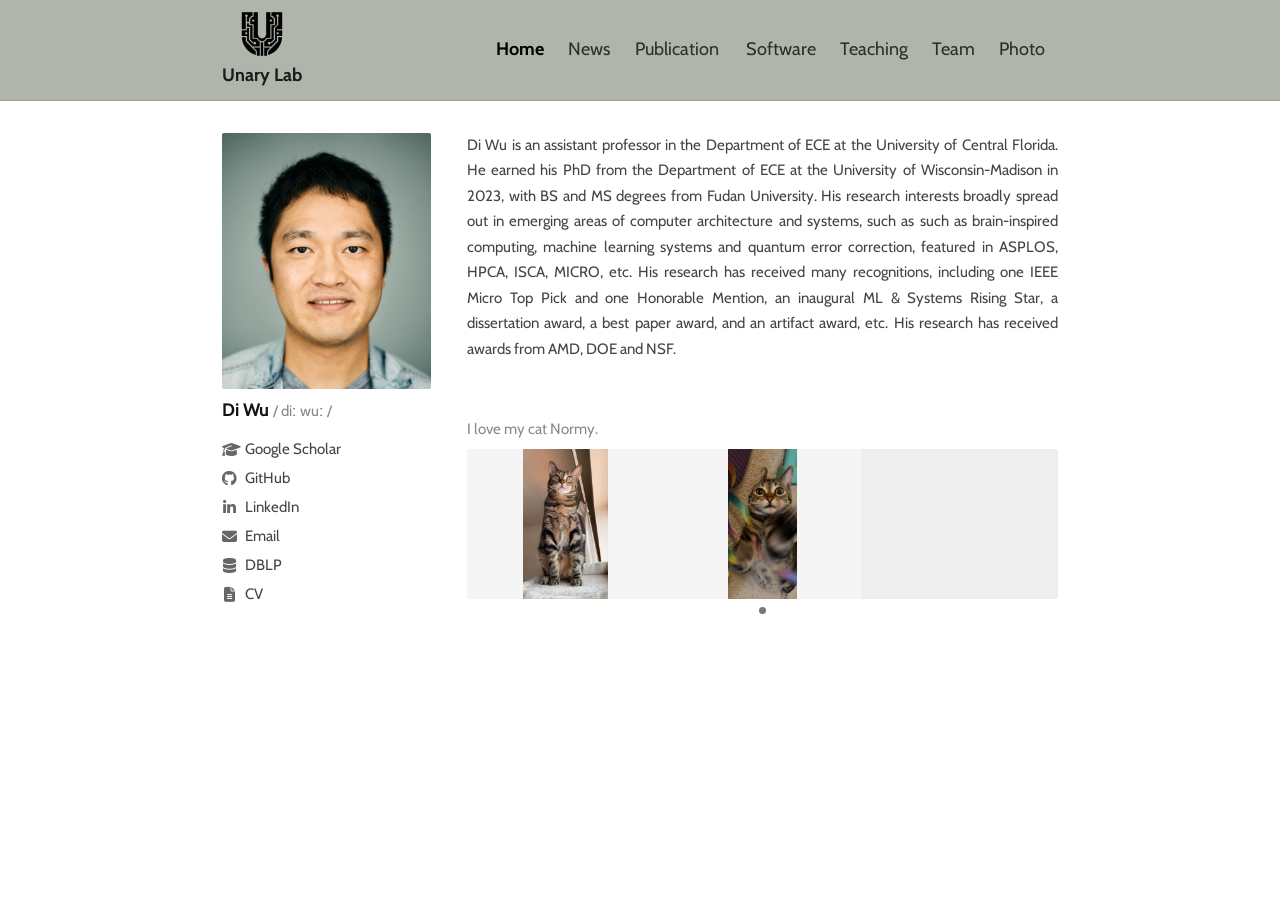
==== index.html @ 7390a8ca "first commit, tested local" ====
<!DOCTYPE html>
<html lang="en">
<head>
  <meta charset="UTF-8">
  <meta name="viewport" content="width=device-width, initial-scale=1.0">
  <title>Unary Lab</title>
  <meta name="description" content="Unary Lab — Di Wu, Assistant Professor at UCF ECE">
  <link rel="icon" href="file/logo/unary-logo-black.svg" type="image/svg+xml">
  <link rel="stylesheet" href="css/style.css?v=1">
  <link rel="stylesheet" href="https://cdnjs.cloudflare.com/ajax/libs/font-awesome/6.5.0/css/all.min.css"
        crossorigin="anonymous" referrerpolicy="no-referrer">
</head>
<body>

<div id="nav-placeholder"></div>

<main>
  <div class="container">

    <section class="profile" id="profile-section">

      <!-- Left column: photo, name/phonetic, social links -->
      <div class="profile-photo">
        <img id="profile-photo" src="file/headshot/Di Wu.jpg" alt="Di Wu">
        <div class="profile-id">
          <h1 id="profile-name">Di Wu</h1>
        </div>
        <div class="social-links" id="social-links"></div>
      </div>

      <!-- Right column: bio, normy -->
      <div class="profile-info">
        <div class="bio" id="profile-bio"></div>

        <!-- Normy carousel — right under bio -->
        <div class="normy-section" id="normy-section" style="display:none">
          <p class="normy-caption" id="normy-caption">I love my cat Normy.</p>
          <div class="normy-carousel" id="normy-carousel">
            <div class="normy-track" id="normy-track"></div>
          </div>
          <div class="normy-dots" id="normy-dots"></div>
        </div>

      </div>
    </section>

  </div>
</main>

<script src="js/utils.js?v=1"></script>
<script>
const VISIBLE = 3;   /* images shown at once */

/* ── Probe pet images sequentially, trying .jpg then .JPG ── */
function probeNormyImages(folder, max) {
  return new Promise(resolve => {
    const found = [];
    let i = 1;
    function tryExt(exts) {
      if (exts.length === 0) { resolve(found); return; }
      const [ext, ...rest] = exts;
      const src = `${folder}/normy${i}.${ext}`;
      const img = new Image();
      img.onload  = () => { found.push(src); i++; tryNext(); };
      img.onerror = () => tryExt(rest);
      img.src = encodeURI(src);
    }
    function tryNext() {
      if (i > max) { resolve(found); return; }
      tryExt(['jpg', 'JPG']);
    }
    tryNext();
  });
}

/* ── Carousel state ── */
let nIdx = 0, nSlides = 0, nTimer = null, nItemWidth = 0;

function goToSlide(i) {
  nIdx = ((i % nSlides) + nSlides) % nSlides;
  document.getElementById('normy-track').style.transform =
    `translateX(-${nIdx * nItemWidth}px)`;
  document.querySelectorAll('.normy-dot')
    .forEach((d, j) => d.classList.toggle('active', j === nIdx));
}

function applyWidths() {
  const carousel = document.getElementById('normy-carousel');
  nItemWidth = carousel.offsetWidth / VISIBLE;
  document.querySelectorAll('#normy-track img').forEach(img => {
    img.style.width  = `${nItemWidth}px`;
    img.style.height = '150px';
  });
  /* reposition without animation on resize */
  const track = document.getElementById('normy-track');
  track.style.transition = 'none';
  track.style.transform  = `translateX(-${nIdx * nItemWidth}px)`;
  requestAnimationFrame(() => { track.style.transition = 'transform 0.5s ease'; });
}

function buildCarousel(images) {
  if (images.length === 0) return;

  /* valid starting positions: last 3 images stay in frame */
  nSlides = Math.max(1, images.length - VISIBLE + 1);

  const track = document.getElementById('normy-track');
  track.innerHTML = images
    .map(src => `<img src="${esc(src)}" alt="Normy" loading="lazy" style="flex-shrink:0;object-fit:contain;cursor:zoom-in;">`)
    .join('');

  /* open lightbox on image click */
  track.querySelectorAll('img').forEach(img => {
    img.addEventListener('click', (e) => {
      e.stopPropagation();
      if (window.openLightbox) window.openLightbox(img.src);
    });
  });

  /* dots — one per slide position */
  const dots = document.getElementById('normy-dots');
  dots.innerHTML = Array.from({ length: nSlides }, (_, i) =>
    `<button class="normy-dot${i === 0 ? ' active' : ''}" aria-label="Slide ${i + 1}"></button>`
  ).join('');
  dots.querySelectorAll('.normy-dot').forEach((btn, i) =>
    btn.addEventListener('click', () => { clearInterval(nTimer); goToSlide(i); startTimer(); })
  );

  document.getElementById('normy-carousel').addEventListener('click', () => {
    clearInterval(nTimer); goToSlide(nIdx + 1); startTimer();
  });

  /* Show section first so offsetWidth is non-zero, then measure after reflow */
  document.getElementById('normy-section').style.display = '';
  requestAnimationFrame(() => requestAnimationFrame(() => {
    applyWidths();
    new ResizeObserver(applyWidths).observe(document.getElementById('normy-carousel'));
    startTimer();
  }));
}

function startTimer() {
  nTimer = setInterval(() => goToSlide(nIdx + 1), 4000);
}

/* ── Page init ── */
document.addEventListener('DOMContentLoaded', async () => {

  /* Profile */
  try {
    const p = await loadJSON('data/profile.json');
    document.title = `Unary Lab — ${p.name}`;
    document.getElementById('profile-name').innerHTML =
      `${esc(p.name)}${p.phonetic ? ` <span class="phonetic">${esc(p.phonetic)}</span>` : ''}`;
    if (p.photo) document.getElementById('profile-photo').src = p.photo;
    document.getElementById('profile-photo').alt = p.name || 'Di Wu';

    const bioHtml = (Array.isArray(p.bio) ? p.bio : [p.bio])
      .filter(Boolean).map(t => `<p>${esc(t)}</p>`).join('');
    document.getElementById('profile-bio').innerHTML = bioHtml;

    if (p.normy_caption)
      document.getElementById('normy-caption').textContent = p.normy_caption;

    const socials = [
      p.scholar  && `<a href="${esc(p.scholar)}"  target="_blank" rel="noopener"><i class="fas fa-graduation-cap"></i><span>Google Scholar</span></a>`,
      p.github   && `<a href="${esc(p.github)}"   target="_blank" rel="noopener"><i class="fab fa-github"></i><span>GitHub</span></a>`,
      p.linkedin && `<a href="${esc(p.linkedin)}" target="_blank" rel="noopener"><i class="fab fa-linkedin-in"></i><span>LinkedIn</span></a>`,
      p.email    && `<a href="mailto:${esc(p.email)}"><i class="fas fa-envelope"></i><span>Email</span></a>`,
      p.dblp     && `<a href="${esc(p.dblp)}"     target="_blank" rel="noopener"><i class="fas fa-database"></i><span>DBLP</span></a>`,
      p.cv       && `<a href="${esc(p.cv)}"        target="_blank" rel="noopener"><i class="fas fa-file-alt"></i><span>CV</span></a>`,
    ].filter(Boolean).join('');
    document.getElementById('social-links').innerHTML = socials;
  } catch (e) { console.warn('profile.json', e); }

  /* Normy — auto-detect images */
  const images = await probeNormyImages('file/pet/normy-Di Wu', 50);
  if (images.length > 0) buildCarousel(images);
});
</script>
</body>
</html>
---- css/style.css ----
/* Google Fonts — Cabin is the closest freely-available match to Gill Sans */
@import url('https://fonts.googleapis.com/css2?family=Cabin:ital,wght@0,400;0,500;0,600;0,700;1,400&display=swap');

/* ============================================================
   Unary Lab — Main Stylesheet
   ============================================================ */

/* Reset */
*, *::before, *::after { box-sizing: border-box; margin: 0; padding: 0; }

/* Base — Gill Sans (macOS/some Windows) → Cabin (Google Font fallback) */
body {
  font-family: "Gill Sans", "Gill Sans MT", "Gill Sans Nova", Cabin, Calibri, sans-serif;
  font-size: 18px;
  line-height: 1.6;
  color: #333;
  background: #fff;
}

a { color: #333; text-decoration: underline; }
a:hover { color: #000; }
img { max-width: 100%; height: auto; display: block; }

/* ── Layout ──────────────────────────────────────────── */
.container { max-width: 900px; margin: 0 auto; padding: 0 32px; }
main { padding: 32px 0 72px; }

/* ── Navigation ──────────────────────────────────────── */
nav {
  background: #B0B5AB;
  border-bottom: 1px solid #9da29a;
}

.nav-inner {
  max-width: 900px;
  margin: 0 auto;
  padding: 0 32px;
  display: flex;
  align-items: center;
  justify-content: space-between;
  min-height: 72px;
}

.site-title {
  font-family: "Gill Sans", "Gill Sans MT", "Gill Sans Nova", Cabin, Calibri, sans-serif;
  font-weight: 700;
  font-size: 18px;
  color: #1a1a1a;
  text-decoration: none;
  display: flex;
  flex-direction: column;
  align-items: center;
  gap: 3px;
  flex-shrink: 0;
  padding: 10px 0;
}
.site-title:hover { color: #000; text-decoration: none; }

.nav-logo { height: 48px; width: auto; display: block; }

.nav-links { display: flex; align-items: center; }

.nav-links a {
  padding: 0 12px;
  font-size: 18px;
  color: #2d2d2d;
  text-decoration: none;
  height: 72px;
  display: flex;
  align-items: center;
  white-space: nowrap;
}
.nav-links a:hover { color: #000; background: rgba(0,0,0,0.08); text-decoration: none; }
.nav-links a.active { font-weight: 700; color: #000; }
.nav-links a span::after {
  content: attr(data-label);
  display: block;
  font-weight: 700;
  height: 0;
  visibility: hidden;
  overflow: hidden;
}

/* ── Section titles ──────────────────────────────────── */


.page-title { font-size: 25px; font-weight: 700; color: #111; margin-bottom: 20px; }

/* ── Home: Profile ───────────────────────────────────── */
.profile {
  display: flex;
  gap: 36px;
  align-items: flex-start;
  margin-bottom: 40px;
}

/* Left column: 1/4 of container width */
.profile-photo {
  flex: 0 0 25%;
}

/* Right column must not expand beyond its flex allocation */
.profile-info {
  flex: 1;
  min-width: 0;
}
.profile-photo img {
  width: 100%;
  border-radius: 2px;
  display: block;
}

/* Name / phonetic block in left column */
.profile-id { margin-top: 10px; }
.profile-id h1 {
  font-size: 18px;
  font-weight: 700;
  color: #111;
  line-height: 1.3;
}
.phonetic { font-weight: 400; font-size: 15px; color: #888; }

/* Social links — vertical list under the photo */
.social-links {
  display: flex;
  flex-direction: column;
  align-items: flex-start;
  gap: 5px;
  margin-top: 15px;
}
.social-links a {
  display: flex;
  align-items: center;
  gap: 8px;
  font-size: 15px;
  color: #555;
  text-decoration: none;
}
.social-links a i {
  width: 15px;
  text-align: center;
  font-size: 15px;
  color: #666;
  flex-shrink: 0;
}
.social-links a span { color: #444; }
.social-links a:hover i,
.social-links a:hover span { color: #111; text-decoration: none; }

.bio p { color: #444; font-size: 15px; line-height: 1.7; margin-bottom: 8px; text-align: justify; }

/* ── Normy carousel ──────────────────────────────────── */
.normy-section { margin-top: 55px; }
.normy-caption { font-size: 15px; color: #888; margin-bottom: 8px; }
.normy-carousel {
  position: relative;
  overflow: hidden;
  border-radius: 3px;
  background: #eee;
  cursor: pointer;
}
.normy-track {
  display: flex;
  transition: transform 0.5s ease;
}
.normy-track img {
  flex-shrink: 0;
  height: 150px;
  object-fit: contain;
  background: #f5f5f5;
  display: block;
}
.normy-dots {
  display: flex;
  justify-content: center;
  gap: 6px;
  margin-top: 8px;
}
.normy-dot {
  width: 7px;
  height: 7px;
  border-radius: 50%;
  background: #ccc;
  cursor: pointer;
  border: none;
  padding: 0;
  transition: background 0.2s;
}
.normy-dot.active { background: #777; }
.normy-dot:hover { background: #555; }

/* ── News ────────────────────────────────────────────── */
.news-list { list-style: none; }
.news-item {
  padding: 5px 0;
  font-size: 15px;
  color: #333;
  line-height: 1.6;
}
.news-date { color: #555; margin-right: 3px; }
.news-item a { color: navy; }
.news-item a:hover { color: #000080; }

/* ── Publication tabs ────────────────────────────────── */
.pub-tab-bar {
  display: flex;
  gap: 0;
  border-bottom: 2px solid #ddd;
  margin-bottom: 20px;
}
.pub-tab {
  background: none;
  border: none;
  border-bottom: 2px solid transparent;
  margin-bottom: -2px;
  padding: 8px 18px;
  font-family: inherit;
  font-size: 25px;
  color: #555;
  cursor: pointer;
}
.pub-tab:hover { color: #111; }
.pub-tab.active { font-weight: 700; color: #111; border-bottom-color: #111; }

/* ── Publications ────────────────────────────────────── */
.pub-list { list-style: none; }

.pub-item {
  display: flex;
  gap: 16px;
  padding: 14px 0;
  border-bottom: 1px solid #eee;
}
.pub-info { flex: 1; min-width: 0; }

.pub-title { font-weight: 700; font-size: 15px; color: #111; margin-bottom: 3px; line-height: 1.45; }
.pub-venue { font-size: 15px; color: #444; margin-bottom: 2px; }
.pub-authors { font-size: 15px; color: #666; margin-bottom: 6px; }

/* bracket-style links: [paper] [code] */
.pub-links { font-size: 15px; margin-bottom: 4px; color: navy; }
.pub-links a { color: navy; text-decoration: none; }
.pub-links a:hover { text-decoration: underline; color: #000033; }

.pub-award { font-size: 15px; color: darkred; margin-top: 2px; }

/* Year grouping header */
.year-header {
  font-size: 15px;
  font-weight: 700;
  color: #333;
  padding-top: 24px;
  padding-bottom: 6px;
  border-bottom: 1px solid #ddd;
  margin-bottom: 0;
}

/* ── Software ────────────────────────────────────────── */
.software-list { list-style: none; }
.software-item {
  display: flex;
  gap: 20px;
  padding: 14px 0;
  border-bottom: 1px solid #eee;
}
.software-thumb { flex-shrink: 0; width: 300px; background: #eee; }
.software-thumb-pdf {
  width: 300px;
  height: 155px;
  border: 1px solid #ddd;
  display: block;
  overflow: hidden;
  pointer-events: none;
  background: #eee;
  color-scheme: light;
}
.software-info { flex: 1; }
.software-name { font-weight: 700; font-size: 15px; color: #111; margin-bottom: 2px; }
.software-venue { font-size: 15px; color: #666; font-style: italic; margin-bottom: 6px; }
.software-desc { font-size: 15px; color: #444; line-height: 1.6; margin-bottom: 6px; }

/* ── Teaching ────────────────────────────────────────── */
.teaching-intro { margin-bottom: 16px; font-size: 15px; }
.teaching-intro a { color: navy; }
.teaching-intro a:hover { color: #000080; }
.teaching-list { list-style: none; }
.teaching-item { padding: 6px 0; border-bottom: 1px solid #f0f0f0; font-size: 15px; }
.teaching-course { font-weight: 600; color: #111; }
.teaching-detail { color: #666; font-size: 15px; }

/* ── Team ────────────────────────────────────────────── */
.team-section { margin-bottom: 36px; }
.team-section-title {
  font-size: 15px;
  font-weight: 700;
  color: #333;
  border-bottom: 1px solid #ddd;
  padding-bottom: 6px;
  margin-bottom: 18px;
}
.team-grid { display: flex; flex-wrap: wrap; gap: 20px; }
.team-card { width: 140px; text-align: center; }
.team-card img {
  width: 100px;
  height: 100px;
  object-fit: cover;
  border-radius: 50%;
  margin: 0 auto 8px;
  border: 1px solid #ddd;
}
.team-card .member-avatar {
  width: 100px;
  height: 100px;
  border-radius: 50%;
  background: #eee;
  margin: 0 auto 8px;
  display: flex;
  align-items: center;
  justify-content: center;
  color: #aaa;
  font-size: 32px;
}
.team-card .member-name { font-size: 15px; font-weight: 600; color: #111; line-height: 1.3; }
.team-card .member-name a { text-decoration: none; color: #111; }
.team-card .member-name a:hover { text-decoration: underline; }
.team-card .member-degree { font-size: 12px; color: #777; margin-top: 2px; }
.team-card .member-info { font-size: 12px; color: #aaa; margin-top: 2px; }
.credit { color: darkred; }

.alumni-list { list-style: none; }
.alumni-item {
  display: flex;
  justify-content: space-between;
  align-items: baseline;
  gap: 12px;
  padding: 6px 0;
  border-bottom: 1px solid #f0f0f0;
  font-size: 15px;
  color: #444;
  line-height: 1.5;
}
.alumni-employment { color: #666; white-space: nowrap; flex-shrink: 0; }
.alumni-name { font-weight: 600; color: #111; }
.alumni-name a { text-decoration: none; color: #111; }
.alumni-name a:hover { text-decoration: underline; }

/* ── Photo ───────────────────────────────────────────── */
.photo-timeline { list-style: none; }
.photo-entry { margin-bottom: 32px; padding-bottom: 32px; border-bottom: 1px solid #eee; }
.photo-entry-date { font-size: 12px; color: #aaa; font-weight: 600; margin-bottom: 3px; }
.photo-entry-caption { font-size: 15px; color: #444; line-height: 1.55; }
.photo-grid { display: flex; gap: 6px; flex-wrap: wrap; margin-top: 10px; }
.photo-grid img {
  width: calc(33.33% - 4px);
  aspect-ratio: 1;
  object-fit: cover;
  cursor: pointer;
  border: 1px solid #eee;
}
.photo-grid img:hover { opacity: 0.88; }

/* Lightbox */
.lightbox {
  display: none; position: fixed; inset: 0;
  background: rgba(0,0,0,0.88); z-index: 1000;
  align-items: center; justify-content: center;
}
.lightbox.open { display: flex; }
.lightbox img { max-width: 90vw; max-height: 90vh; }
.lightbox-pdf { width: 90vw; height: 90vh; border: none; display: none; }
.lightbox-close {
  position: absolute; top: 20px; right: 28px;
  color: #fff; font-size: 36px; cursor: pointer;
  line-height: 1; user-select: none;
}

/* ── Responsive ──────────────────────────────────────── */
@media (max-width: 640px) {
  .container { padding: 0 16px; }
  .profile { flex-direction: column; }
  .profile-photo { flex: none; width: 50%; }
  .social-links { flex-direction: row; flex-wrap: wrap; gap: 12px; }
  .pub-item { flex-direction: column; }
  .software-item { flex-direction: column; }
  .software-thumb { width: 100%; }
  .software-thumb img { width: 100%; height: auto; }
  .photo-grid img { width: calc(50% - 3px); }
  .team-grid { justify-content: center; }
  .nav-links a { padding: 0 8px; font-size: 13px; height: 72px; }
}
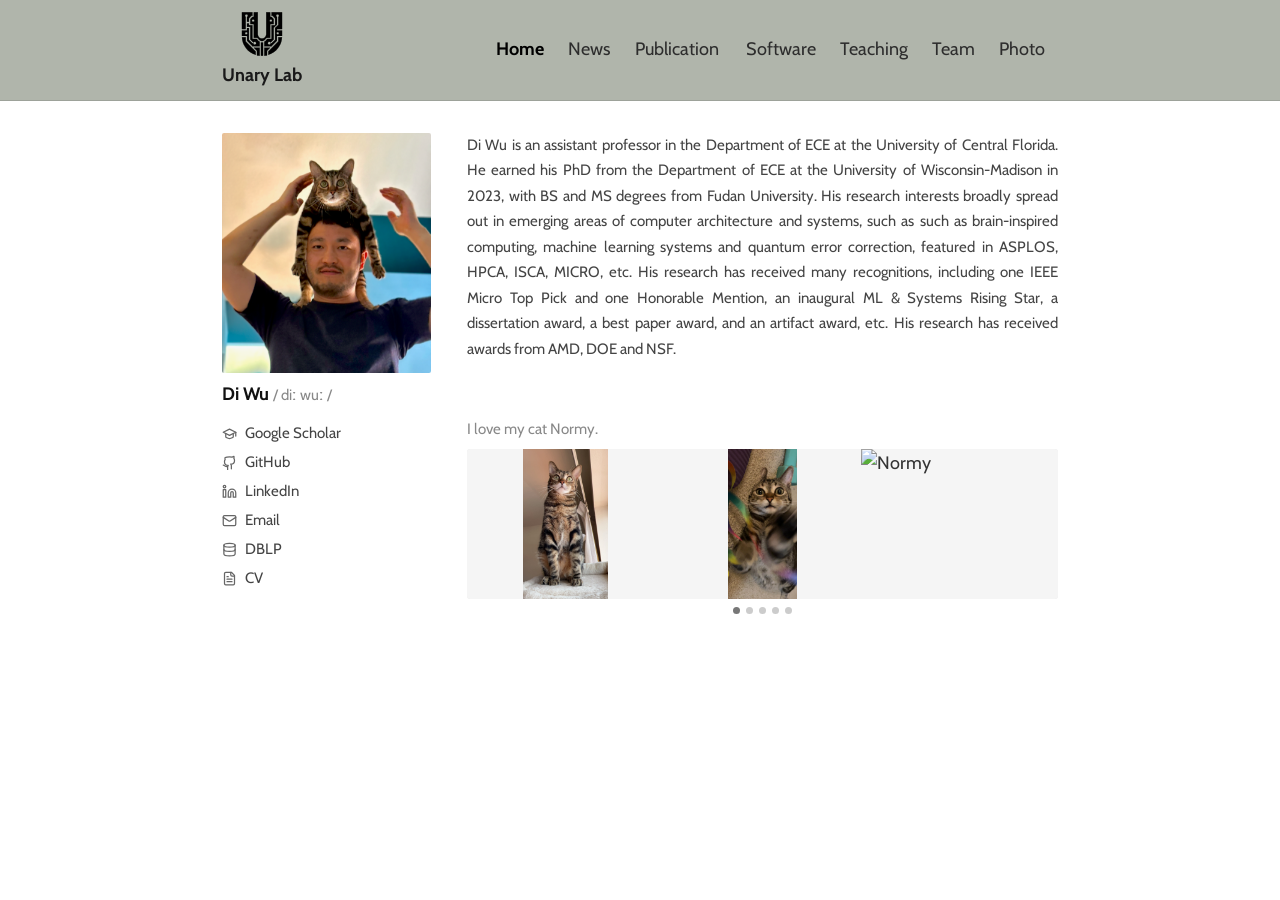
==== commit 23899490: "restructure code" ====
--- a/index.html
+++ b/index.html
@@ -7,8 +7,6 @@
   <meta name="description" content="Unary Lab — Di Wu, Assistant Professor at UCF ECE">
   <link rel="icon" href="file/logo/unary-logo-black.svg" type="image/svg+xml">
   <link rel="stylesheet" href="css/style.css?v=1">
-  <link rel="stylesheet" href="https://cdnjs.cloudflare.com/ajax/libs/font-awesome/6.5.0/css/all.min.css"
-        crossorigin="anonymous" referrerpolicy="no-referrer">
 </head>
 <body>
 
@@ -19,20 +17,17 @@
 
     <section class="profile" id="profile-section">
 
-      <!-- Left column: photo, name/phonetic, social links -->
       <div class="profile-photo">
-        <img id="profile-photo" src="file/headshot/Di Wu.jpg" alt="Di Wu">
+        <img id="profile-photo" src="file/headshot/Di Wu.png" alt="Di Wu">
         <div class="profile-id">
           <h1 id="profile-name">Di Wu</h1>
         </div>
         <div class="social-links" id="social-links"></div>
       </div>
 
-      <!-- Right column: bio, normy -->
       <div class="profile-info">
         <div class="bio" id="profile-bio"></div>
 
-        <!-- Normy carousel — right under bio -->
         <div class="normy-section" id="normy-section" style="display:none">
           <p class="normy-caption" id="normy-caption">I love my cat Normy.</p>
           <div class="normy-carousel" id="normy-carousel">
@@ -51,29 +46,34 @@
 <script>
 const VISIBLE = 3;   /* images shown at once */
 
-/* ── Probe pet images sequentially, trying .jpg then .JPG ── */
-function probeNormyImages(folder, max) {
-  return new Promise(resolve => {
-    const found = [];
-    let i = 1;
-    function tryExt(exts) {
-      if (exts.length === 0) { resolve(found); return; }
-      const [ext, ...rest] = exts;
-      const src = `${folder}/normy${i}.${ext}`;
-      const img = new Image();
-      img.onload  = () => { found.push(src); i++; tryNext(); };
-      img.onerror = () => tryExt(rest);
-      img.src = encodeURI(src);
-    }
-    function tryNext() {
-      if (i > max) { resolve(found); return; }
-      tryExt(['jpg', 'JPG']);
-    }
-    tryNext();
-  });
+/* Pull the owner's pet photos from the generated pet manifest (the same
+   images shown on the Photo page), instead of probing for normy1.jpg, … */
+async function loadNormyImages(ownerName) {
+  try {
+    const manifest = await loadFileManifest();
+    const pets = manifest.pet || [];
+    const entry = pets.find(p => (p.folder.split('---')[1] || '').trim() === ownerName)
+               || pets.find(p => p.folder.toLowerCase().startsWith('normy---'));
+    if (!entry) return [];
+    return entry.files.map(f => `file/pet/${entry.folder}/${f}`);
+  } catch { return []; }
 }
 
-/* ── Carousel state ── */
+/* Find the profile photo by searching file/headshot/<name>.<ext> in the
+   manifest (case-insensitive, any supported extension). Falls back to the
+   explicit `photo` field for a non-headshot path or external URL. */
+async function resolveProfilePhoto(p) {
+  const base = (p.name || '').trim();
+  if (base) {
+    const manifest = await loadFileManifest();
+    for (const ext of ['jpg', 'jpeg', 'png', 'webp', 'heic']) {
+      const hit = resolveFile(manifest, 'headshot', `${base}.${ext}`);
+      if (hit) return hit;
+    }
+  }
+  return p.photo || null;
+}
+
 let nIdx = 0, nSlides = 0, nTimer = null, nItemWidth = 0;
 
 function goToSlide(i) {
@@ -106,7 +106,7 @@
 
   const track = document.getElementById('normy-track');
   track.innerHTML = images
-    .map(src => `<img src="${esc(src)}" alt="Normy" loading="lazy" style="flex-shrink:0;object-fit:contain;cursor:zoom-in;">`)
+    .map(src => `<img src="${encodeURI(src)}" alt="Normy" loading="lazy" style="flex-shrink:0;object-fit:contain;cursor:zoom-in;">`)
     .join('');
 
   /* open lightbox on image click */
@@ -143,17 +143,18 @@
   nTimer = setInterval(() => goToSlide(nIdx + 1), 4000);
 }
 
-/* ── Page init ── */
 document.addEventListener('DOMContentLoaded', async () => {
-
-  /* Profile */
+  let ownerName = 'Di Wu';
   try {
     const p = await loadJSON('data/profile.json');
+    ownerName = p.name || ownerName;
     document.title = `Unary Lab — ${p.name}`;
     document.getElementById('profile-name').innerHTML =
       `${esc(p.name)}${p.phonetic ? ` <span class="phonetic">${esc(p.phonetic)}</span>` : ''}`;
-    if (p.photo) document.getElementById('profile-photo').src = p.photo;
-    document.getElementById('profile-photo').alt = p.name || 'Di Wu';
+    const photoEl = document.getElementById('profile-photo');
+    photoEl.alt = p.name || 'Di Wu';
+    const photoSrc = await resolveProfilePhoto(p);
+    if (photoSrc) photoEl.src = photoSrc;
 
     const bioHtml = (Array.isArray(p.bio) ? p.bio : [p.bio])
       .filter(Boolean).map(t => `<p>${esc(t)}</p>`).join('');
@@ -163,18 +164,17 @@
       document.getElementById('normy-caption').textContent = p.normy_caption;
 
     const socials = [
-      p.scholar  && `<a href="${esc(p.scholar)}"  target="_blank" rel="noopener"><i class="fas fa-graduation-cap"></i><span>Google Scholar</span></a>`,
-      p.github   && `<a href="${esc(p.github)}"   target="_blank" rel="noopener"><i class="fab fa-github"></i><span>GitHub</span></a>`,
-      p.linkedin && `<a href="${esc(p.linkedin)}" target="_blank" rel="noopener"><i class="fab fa-linkedin-in"></i><span>LinkedIn</span></a>`,
-      p.email    && `<a href="mailto:${esc(p.email)}"><i class="fas fa-envelope"></i><span>Email</span></a>`,
-      p.dblp     && `<a href="${esc(p.dblp)}"     target="_blank" rel="noopener"><i class="fas fa-database"></i><span>DBLP</span></a>`,
-      p.cv       && `<a href="${esc(p.cv)}"        target="_blank" rel="noopener"><i class="fas fa-file-alt"></i><span>CV</span></a>`,
+      p.scholar  && `<a href="${esc(p.scholar)}"  target="_blank" rel="noopener">${icon('scholar')}<span>Google Scholar</span></a>`,
+      p.github   && `<a href="${esc(p.github)}"   target="_blank" rel="noopener">${icon('github')}<span>GitHub</span></a>`,
+      p.linkedin && `<a href="${esc(p.linkedin)}" target="_blank" rel="noopener">${icon('linkedin')}<span>LinkedIn</span></a>`,
+      p.email    && `<a href="mailto:${esc(p.email)}">${icon('email')}<span>Email</span></a>`,
+      p.dblp     && `<a href="${esc(p.dblp)}"     target="_blank" rel="noopener">${icon('dblp')}<span>DBLP</span></a>`,
+      p.cv       && `<a href="${esc(p.cv)}"        target="_blank" rel="noopener">${icon('cv')}<span>CV</span></a>`,
     ].filter(Boolean).join('');
     document.getElementById('social-links').innerHTML = socials;
   } catch (e) { console.warn('profile.json', e); }
 
-  /* Normy — auto-detect images */
-  const images = await probeNormyImages('file/pet/normy-Di Wu', 50);
+  const images = await loadNormyImages(ownerName);
   if (images.length > 0) buildCarousel(images);
 });
 </script>
--- a/css/style.css
+++ b/css/style.css
@@ -21,6 +21,12 @@
 a:hover { color: #000; }
 img { max-width: 100%; height: auto; display: block; }
 
+/* Inline SVG icons (see icon() in utils.js) */
+.icon { width: 16px; height: 16px; display: inline-block; vertical-align: middle; flex-shrink: 0; }
+
+/* Loading / empty / error status text */
+.placeholder-msg { color: #9ca3af; font-size: 14px; padding: 10px 0; }
+
 /* ── Layout ──────────────────────────────────────────── */
 .container { max-width: 900px; margin: 0 auto; padding: 0 32px; }
 main { padding: 32px 0 72px; }
@@ -29,6 +35,7 @@
 nav {
   background: #B0B5AB;
   border-bottom: 1px solid #9da29a;
+  position: relative;
 }
 
 .nav-inner {
@@ -58,27 +65,45 @@
 
 .nav-logo { height: 48px; width: auto; display: block; }
 
-.nav-links { display: flex; align-items: center; }
-
+.nav-links {
+  display: none;
+  position: absolute;
+  top: 100%;
+  right: 0;
+  width: max-content;
+  background: #B0B5AB;
+  border-top: 1px solid #9da29a;
+  flex-direction: column;
+  z-index: 999;
+  box-shadow: 0 4px 8px rgba(0,0,0,0.15);
+}
+.nav-links.open { display: flex; }
 .nav-links a {
-  padding: 0 12px;
-  font-size: 18px;
+  padding: 14px 24px;
+  font-size: 16px;
   color: #2d2d2d;
   text-decoration: none;
-  height: 72px;
   display: flex;
   align-items: center;
+  justify-content: flex-end;
   white-space: nowrap;
-}
+  width: 100%;
+  border-bottom: 1px solid rgba(0,0,0,0.08);
+}
+.nav-links a span::after { display: none; }
 .nav-links a:hover { color: #000; background: rgba(0,0,0,0.08); text-decoration: none; }
 .nav-links a.active { font-weight: 700; color: #000; }
-.nav-links a span::after {
-  content: attr(data-label);
-  display: block;
-  font-weight: 700;
-  height: 0;
-  visibility: hidden;
-  overflow: hidden;
+
+.nav-toggle {
+  background: none;
+  border: none;
+  font-size: 24px;
+  cursor: pointer;
+  color: #2d2d2d;
+  padding: 8px;
+  line-height: 1;
+  touch-action: manipulation;
+  -webkit-tap-highlight-color: transparent;
 }
 
 /* ── Section titles ──────────────────────────────────── */
@@ -136,15 +161,9 @@
   color: #555;
   text-decoration: none;
 }
-.social-links a i {
-  width: 15px;
-  text-align: center;
-  font-size: 15px;
-  color: #666;
-  flex-shrink: 0;
-}
+.social-links a .icon { width: 15px; height: 15px; color: #666; }
 .social-links a span { color: #444; }
-.social-links a:hover i,
+.social-links a:hover .icon,
 .social-links a:hover span { color: #111; text-decoration: none; }
 
 .bio p { color: #444; font-size: 15px; line-height: 1.7; margin-bottom: 8px; text-align: justify; }
@@ -226,8 +245,6 @@
 .pub-list { list-style: none; }
 
 .pub-item {
-  display: flex;
-  gap: 16px;
   padding: 14px 0;
   border-bottom: 1px solid #eee;
 }
@@ -318,8 +335,8 @@
   align-items: center;
   justify-content: center;
   color: #aaa;
-  font-size: 32px;
-}
+}
+.team-card .member-avatar .icon { width: 40px; height: 40px; }
 .team-card .member-name { font-size: 15px; font-weight: 600; color: #111; line-height: 1.3; }
 .team-card .member-name a { text-decoration: none; color: #111; }
 .team-card .member-name a:hover { text-decoration: underline; }
@@ -375,7 +392,7 @@
 }
 
 /* ── Responsive ──────────────────────────────────────── */
-@media (max-width: 640px) {
+@media (max-width: 768px) {
   .container { padding: 0 16px; }
   .profile { flex-direction: column; }
   .profile-photo { flex: none; width: 50%; }
@@ -386,5 +403,34 @@
   .software-thumb img { width: 100%; height: auto; }
   .photo-grid img { width: calc(50% - 3px); }
   .team-grid { justify-content: center; }
-  .nav-links a { padding: 0 8px; font-size: 13px; height: 72px; }
-}
+
+}
+
+@media (min-width: 769px) {
+  .nav-toggle { display: none; }
+  .nav-links {
+    display: flex !important;
+    position: static;
+    flex-direction: row;
+    align-items: center;
+    background: none;
+    border: none;
+    box-shadow: none;
+    z-index: auto;
+  }
+  .nav-links a {
+    height: 72px;
+    padding: 0 12px;
+    font-size: 18px;
+    width: auto;
+    border-bottom: none;
+  }
+  .nav-links a span::after {
+    content: attr(data-label);
+    display: block;
+    font-weight: 700;
+    height: 0;
+    visibility: hidden;
+    overflow: hidden;
+  }
+}
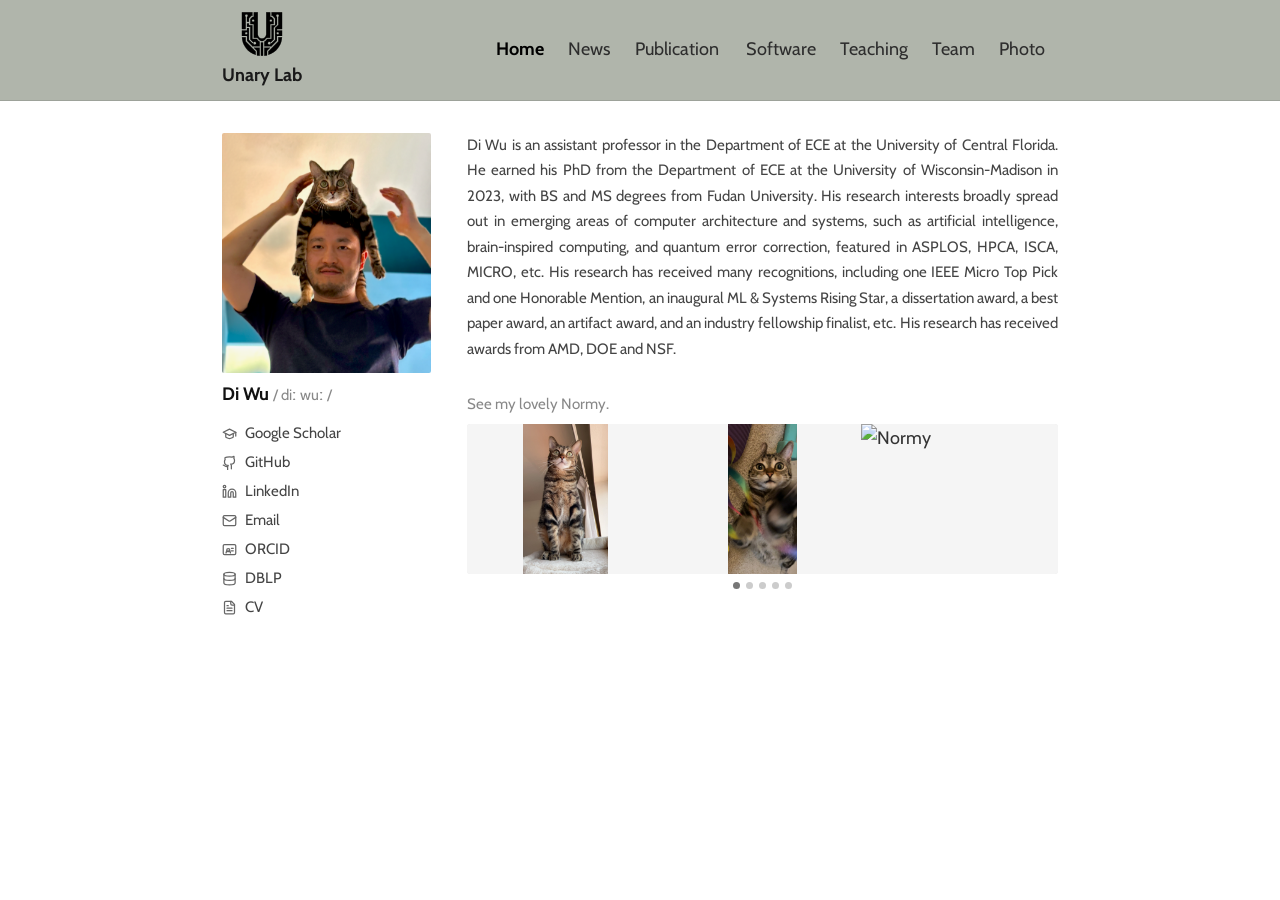
==== commit 22936020: "add ORCID link to homepage Co-Authored-By: Claude Fable 5.1 <noreply@anthropic.com>" ====
--- a/index.html
+++ b/index.html
@@ -60,18 +60,11 @@
 }
 
 /* Find the profile photo by searching file/headshot/<name>.<ext> in the
-   manifest (case-insensitive, any supported extension). Falls back to the
-   explicit `photo` field for a non-headshot path or external URL. */
+   manifest. Falls back to the explicit `photo` field for a non-headshot
+   path or external URL. */
 async function resolveProfilePhoto(p) {
-  const base = (p.name || '').trim();
-  if (base) {
-    const manifest = await loadFileManifest();
-    for (const ext of ['jpg', 'jpeg', 'png', 'webp', 'heic']) {
-      const hit = resolveFile(manifest, 'headshot', `${base}.${ext}`);
-      if (hit) return hit;
-    }
-  }
-  return p.photo || null;
+  const manifest = await loadFileManifest();
+  return resolveHeadshot(p.name, manifest) || p.photo || null;
 }
 
 let nIdx = 0, nSlides = 0, nTimer = null, nItemWidth = 0;
@@ -168,6 +161,7 @@
       p.github   && `<a href="${esc(p.github)}"   target="_blank" rel="noopener">${icon('github')}<span>GitHub</span></a>`,
       p.linkedin && `<a href="${esc(p.linkedin)}" target="_blank" rel="noopener">${icon('linkedin')}<span>LinkedIn</span></a>`,
       p.email    && `<a href="mailto:${esc(p.email)}">${icon('email')}<span>Email</span></a>`,
+      p.orcid    && `<a href="${esc(p.orcid)}"    target="_blank" rel="noopener">${icon('orcid')}<span>ORCID</span></a>`,
       p.dblp     && `<a href="${esc(p.dblp)}"     target="_blank" rel="noopener">${icon('dblp')}<span>DBLP</span></a>`,
       p.cv       && `<a href="${esc(p.cv)}"        target="_blank" rel="noopener">${icon('cv')}<span>CV</span></a>`,
     ].filter(Boolean).join('');
--- a/css/style.css
+++ b/css/style.css
@@ -170,6 +170,16 @@
 
 /* ── Normy carousel ──────────────────────────────────── */
 .normy-section { margin-top: 55px; }
+
+/* Fixed bio slot: extra bio text scrolls inside instead of pushing the
+   Normy section down. Bump the height if the bio should show more lines.
+   Desktop only; on mobile the columns stack and scrolling would hurt.
+   Must come after the base .normy-section rule to win the cascade. */
+@media (min-width: 769px) {
+  .bio { height: 230px; overflow-y: auto; }
+  .bio p:last-child { margin-bottom: 0; }
+  .normy-section { margin-top: 29px; }
+}
 .normy-caption { font-size: 15px; color: #888; margin-bottom: 8px; }
 .normy-carousel {
   position: relative;
@@ -340,7 +350,9 @@
 .team-card .member-name { font-size: 15px; font-weight: 600; color: #111; line-height: 1.3; }
 .team-card .member-name a { text-decoration: none; color: #111; }
 .team-card .member-name a:hover { text-decoration: underline; }
+.team-card .member-university { font-size: 13px; color: navy; margin-top: 2px; }
 .team-card .member-degree { font-size: 12px; color: #777; margin-top: 2px; }
+.team-card .member-research { font-size: 12px; color: #555; line-height: 1.3; margin-top: 4px; }
 .team-card .member-info { font-size: 12px; color: #aaa; margin-top: 2px; }
 .credit { color: darkred; }
 
@@ -357,6 +369,8 @@
   line-height: 1.5;
 }
 .alumni-employment { color: #666; white-space: nowrap; flex-shrink: 0; }
+.alumni-main { display: flex; flex-direction: column; min-width: 0; }
+.alumni-detail-line { margin-left: 16px; font-size: 12px; color: #777; line-height: 1.35; }
 .alumni-name { font-weight: 600; color: #111; }
 .alumni-name a { text-decoration: none; color: #111; }
 .alumni-name a:hover { text-decoration: underline; }
@@ -389,6 +403,7 @@
   position: absolute; top: 20px; right: 28px;
   color: #fff; font-size: 36px; cursor: pointer;
   line-height: 1; user-select: none;
+  background: none; border: none; padding: 0; /* button resets */
 }
 
 /* ── Responsive ──────────────────────────────────────── */
